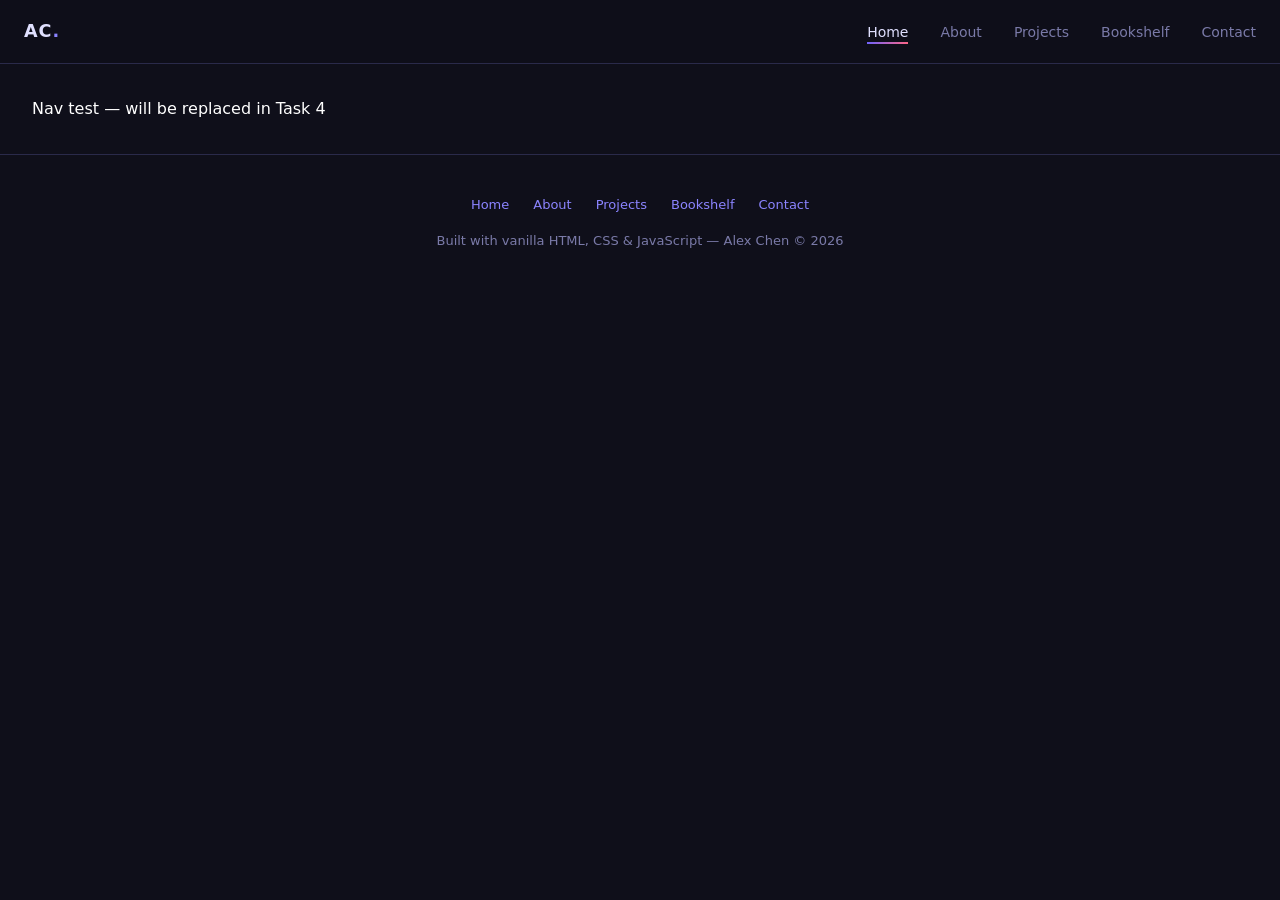
==== index.html @ 35081bb4 "feat: add shared nav/footer injection and hamburger menu" ====
<!DOCTYPE html>
<html lang="en">
<head>
  <meta charset="UTF-8">
  <meta name="viewport" content="width=device-width, initial-scale=1.0">
  <title>Alex Chen — Web Developer</title>
  <link rel="stylesheet" href="css/base.css">
</head>
<body>
  <header id="site-header"></header>
  <main id="main-content">
    <p style="padding:2rem;color:white;">Nav test — will be replaced in Task 4</p>
  </main>
  <div id="site-footer"></div>
  <script src="js/nav.js"></script>
</body>
</html>
---- css/base.css ----
/* ===== DESIGN TOKENS ===== */
:root {
  --bg-deep:       #0f0f1a;
  --bg-card:       #1a1a2e;
  --bg-border:     #2a2a4a;
  --text-primary:  #e0e0ff;
  --text-secondary:#a0a0d0;
  --text-muted:    #7a7aa8;
  --accent-purple: #8b84ff;
  --accent-coral:  #ff6584;
  --gradient:      linear-gradient(135deg, #6c63ff, #ff6584);
  --radius:        8px;
  --nav-height:    64px;
  --transition:    0.3s ease;
}

/* ===== RESET ===== */
*, *::before, *::after { box-sizing: border-box; margin: 0; padding: 0; }
html { scroll-behavior: smooth; }
body {
  font-family: system-ui, -apple-system, 'Segoe UI', sans-serif;
  background: var(--bg-deep);
  color: var(--text-secondary);
  font-size: 1rem;
  line-height: 1.6;
  min-height: 100vh;
}
img { max-width: 100%; display: block; }
a { color: inherit; text-decoration: none; }
ul { list-style: none; }
button { cursor: pointer; border: none; background: none; font: inherit; }

/* ===== SKIP LINK ===== */
.skip-link {
  position: absolute;
  top: -100%;
  left: 1rem;
  background: var(--accent-purple);
  color: #fff;
  padding: 0.5rem 1rem;
  border-radius: var(--radius);
  font-weight: 700;
  z-index: 9999;
  transition: top 0.2s;
}
.skip-link:focus { top: 1rem; }

/* ===== NAVIGATION ===== */
.site-nav {
  position: sticky;
  top: 0;
  z-index: 100;
  display: flex;
  align-items: center;
  justify-content: space-between;
  height: var(--nav-height);
  padding: 0 1.5rem;
  background: rgba(15, 15, 26, 0.92);
  -webkit-backdrop-filter: blur(12px);
  backdrop-filter: blur(12px);
  border-bottom: 1px solid var(--bg-border);
}
.nav-logo {
  font-weight: 800;
  font-size: 1.1rem;
  color: var(--text-primary);
  letter-spacing: 1px;
}
.nav-logo span { color: var(--accent-purple); }
.nav-links {
  display: flex;
  gap: 2rem;
}
.nav-links a {
  font-size: 0.875rem;
  color: var(--text-muted);
  transition: color var(--transition);
  position: relative;
  padding-bottom: 2px;
}
.nav-links a::after {
  content: '';
  position: absolute;
  bottom: -2px;
  left: 0;
  width: 0;
  height: 2px;
  background: var(--gradient);
  transition: width var(--transition);
}
.nav-links a:hover,
.nav-links a[aria-current="page"] {
  color: var(--text-primary);
}
.nav-links a[aria-current="page"]::after,
.nav-links a:hover::after { width: 100%; }

.nav-toggle {
  display: none;
  flex-direction: column;
  gap: 5px;
  padding: 4px;
}
.nav-toggle span {
  display: block;
  width: 24px;
  height: 2px;
  background: var(--text-primary);
  border-radius: 1px;
  transition: transform var(--transition), opacity var(--transition);
}

@media (max-width: 48rem) {
  .nav-toggle { display: flex; }
  .nav-links {
    position: fixed;
    inset: var(--nav-height) 0 0 0;
    background: var(--bg-deep);
    flex-direction: column;
    align-items: center;
    justify-content: center;
    gap: 2.5rem;
    font-size: 1.25rem;
    transform: translateX(100%);
    visibility: hidden;
    z-index: 99;
    transition: transform var(--transition), visibility var(--transition);
  }
  .nav-open .nav-links { transform: translateX(0); visibility: visible; }
  .nav-open .nav-toggle span:nth-child(1) { transform: translateY(7px) rotate(45deg); }
  .nav-open .nav-toggle span:nth-child(2) { opacity: 0; }
  .nav-open .nav-toggle span:nth-child(3) { transform: translateY(-7px) rotate(-45deg); }
}

/* ===== FOOTER ===== */
.site-footer {
  border-top: 1px solid var(--bg-border);
  padding: 2.5rem 1.5rem;
  text-align: center;
  font-size: 0.8125rem;
  color: var(--text-muted);
}
.site-footer a {
  color: var(--accent-purple);
  transition: color var(--transition);
}
.site-footer a:hover { color: var(--text-primary); }
.footer-links {
  display: flex;
  gap: 1.5rem;
  justify-content: center;
  margin-bottom: 1rem;
  flex-wrap: wrap;
}

/* ===== UTILITIES ===== */
.container {
  width: 100%;
  max-width: 64rem;
  margin: 0 auto;
  padding: 0 1.5rem;
}
.section { padding: 5rem 0; }
.section-title {
  font-size: clamp(1.75rem, 4vw, 2.5rem);
  font-weight: 800;
  color: var(--text-primary);
  margin-bottom: 0.5rem;
}
.section-subtitle {
  color: var(--text-muted);
  margin-bottom: 3rem;
}
.tag {
  display: inline-block;
  font-size: 0.75rem;
  padding: 2px 10px;
  border-radius: 4px;
  background: var(--bg-card);
  border: 1px solid var(--bg-border);
  color: var(--text-secondary);
}
.btn {
  display: inline-block;
  padding: 0.625rem 1.5rem;
  border-radius: var(--radius);
  font-weight: 600;
  font-size: 0.875rem;
  transition: opacity var(--transition), transform var(--transition);
}
.btn:hover { opacity: 0.85; transform: translateY(-1px); }
.btn-primary {
  background: var(--gradient);
  color: #fff;
}
.btn-outline {
  background: transparent;
  border: 1px solid var(--bg-border);
  color: var(--text-primary);
}

/* ===== SCROLL REVEAL ===== */
.reveal {
  opacity: 0;
  transform: translateY(20px);
  transition: opacity 0.5s ease, transform 0.5s ease;
}
.reveal.visible {
  opacity: 1;
  transform: translateY(0);
}
@media (prefers-reduced-motion: reduce) {
  html { scroll-behavior: auto; }
  .reveal { opacity: 1; transform: none; transition: none; }
}

/* ===== FOCUS VISIBLE ===== */
:focus-visible {
  outline: 2px solid var(--accent-purple);
  outline-offset: 3px;
  border-radius: 3px;
}
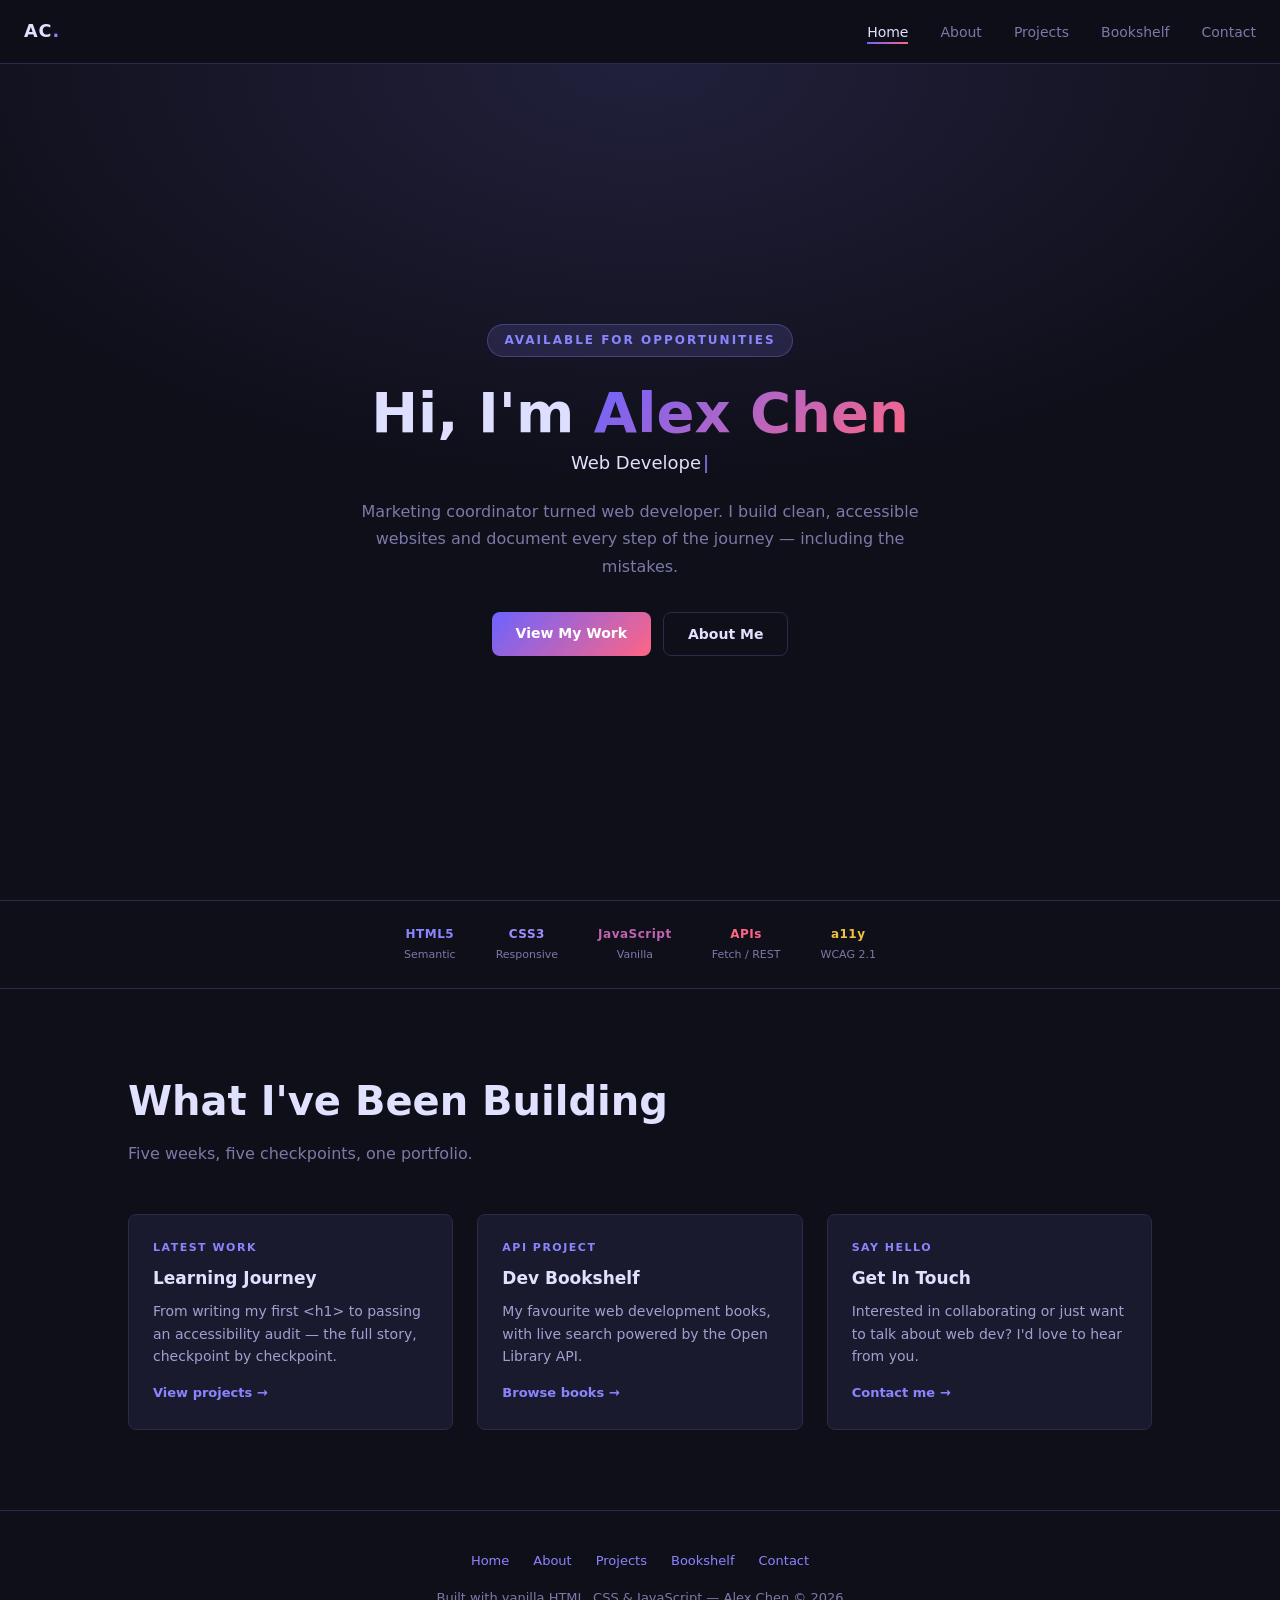
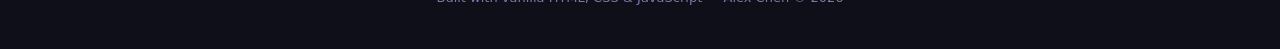
==== commit 61d43764: "feat: build home page with typing animation and scroll reveal Co-Authored-By: Claude Sonnet 4.6 <nor" ====
--- a/index.html
+++ b/index.html
@@ -3,15 +3,86 @@
 <head>
   <meta charset="UTF-8">
   <meta name="viewport" content="width=device-width, initial-scale=1.0">
+  <meta name="description" content="Alex Chen — Web developer in training. Marketing coordinator turned coder. Follow my learning journey.">
   <title>Alex Chen — Web Developer</title>
   <link rel="stylesheet" href="css/base.css">
+  <link rel="stylesheet" href="css/home.css">
 </head>
 <body>
   <header id="site-header"></header>
+
   <main id="main-content">
-    <p style="padding:2rem;color:white;">Nav test — will be replaced in Task 4</p>
+    <!-- Hero -->
+    <section class="hero" aria-labelledby="hero-heading">
+      <span class="hero-badge" aria-hidden="true">Available for opportunities</span>
+      <h1 class="hero-title" id="hero-heading">
+        Hi, I'm <span class="gradient-text">Alex Chen</span>
+      </h1>
+      <p class="hero-role" aria-live="polite" aria-label="Role">
+        <span id="typed-text">Web Developer</span><span class="cursor" aria-hidden="true">|</span>
+      </p>
+      <p class="hero-tagline">
+        Marketing coordinator turned web developer. I build clean, accessible websites and document every step of the journey — including the mistakes.
+      </p>
+      <div class="hero-ctas">
+        <a href="projects.html" class="btn btn-primary">View My Work</a>
+        <a href="about.html" class="btn btn-outline">About Me</a>
+      </div>
+    </section>
+
+    <!-- Skills strip -->
+    <div class="skills-strip" aria-label="Core skills">
+      <div class="skill-item">
+        <span class="skill-name" style="color:#8b84ff;">HTML5</span>
+        <span class="skill-label">Semantic</span>
+      </div>
+      <div class="skill-item">
+        <span class="skill-name" style="color:#9c8fff;">CSS3</span>
+        <span class="skill-label">Responsive</span>
+      </div>
+      <div class="skill-item">
+        <span class="skill-name" style="color:#c063b0;">JavaScript</span>
+        <span class="skill-label">Vanilla</span>
+      </div>
+      <div class="skill-item">
+        <span class="skill-name" style="color:#ff6584;">APIs</span>
+        <span class="skill-label">Fetch / REST</span>
+      </div>
+      <div class="skill-item">
+        <span class="skill-name" style="color:#f0c040;">a11y</span>
+        <span class="skill-label">WCAG 2.1</span>
+      </div>
+    </div>
+
+    <!-- Featured -->
+    <section class="section container" aria-labelledby="featured-heading">
+      <h2 class="section-title" id="featured-heading">What I've Been Building</h2>
+      <p class="section-subtitle">Five weeks, five checkpoints, one portfolio.</p>
+      <div class="featured-grid">
+        <article class="featured-card reveal">
+          <p class="card-eyebrow">Latest work</p>
+          <h3>Learning Journey</h3>
+          <p>From writing my first &lt;h1&gt; to passing an accessibility audit — the full story, checkpoint by checkpoint.</p>
+          <a class="card-link" href="projects.html">View projects →</a>
+        </article>
+        <article class="featured-card reveal">
+          <p class="card-eyebrow">API project</p>
+          <h3>Dev Bookshelf</h3>
+          <p>My favourite web development books, with live search powered by the Open Library API.</p>
+          <a class="card-link" href="bookshelf.html">Browse books →</a>
+        </article>
+        <article class="featured-card reveal">
+          <p class="card-eyebrow">Say hello</p>
+          <h3>Get In Touch</h3>
+          <p>Interested in collaborating or just want to talk about web dev? I'd love to hear from you.</p>
+          <a class="card-link" href="contact.html">Contact me →</a>
+        </article>
+      </div>
+    </section>
   </main>
+
   <div id="site-footer"></div>
   <script src="js/nav.js"></script>
+  <script src="js/home.js"></script>
 </body>
 </html>
--- a/css/home.css
+++ b/css/home.css
@@ -0,0 +1,140 @@
+/* ===== HERO ===== */
+.hero {
+  min-height: calc(100vh - var(--nav-height));
+  display: flex;
+  flex-direction: column;
+  align-items: center;
+  justify-content: center;
+  text-align: center;
+  padding: 4rem 1.5rem 3rem;
+  position: relative;
+}
+.hero::before {
+  content: '';
+  position: absolute;
+  inset: 0;
+  background: radial-gradient(ellipse 60% 50% at 50% 0%, rgba(139,132,255,0.15), transparent);
+  pointer-events: none;
+}
+.hero-badge {
+  display: inline-block;
+  background: rgba(139,132,255,0.15);
+  border: 1px solid rgba(139,132,255,0.3);
+  color: var(--accent-purple);
+  font-size: 0.75rem;
+  font-weight: 700;
+  letter-spacing: 2px;
+  text-transform: uppercase;
+  padding: 0.375rem 1rem;
+  border-radius: 20px;
+  margin-bottom: 1.5rem;
+}
+.hero-title {
+  font-size: clamp(2rem, 6vw, 3.5rem);
+  font-weight: 800;
+  color: var(--text-primary);
+  line-height: 1.15;
+  margin-bottom: 0.25rem;
+}
+.hero-title .gradient-text {
+  background: var(--gradient);
+  -webkit-background-clip: text;
+  -webkit-text-fill-color: transparent;
+  background-clip: text;
+}
+.hero-role {
+  font-size: 1.125rem;
+  color: var(--text-secondary);
+  min-height: 1.75rem;
+  margin-bottom: 1.25rem;
+  display: flex;
+  align-items: center;
+  justify-content: center;
+  gap: 2px;
+}
+.hero-role #typed-text { color: var(--text-primary); }
+.cursor {
+  color: var(--accent-purple);
+  animation: blink 1s step-end infinite;
+}
+@keyframes blink { 50% { opacity: 0; } }
+.hero-tagline {
+  max-width: 36rem;
+  color: var(--text-muted);
+  margin-bottom: 2rem;
+  line-height: 1.7;
+}
+.hero-ctas {
+  display: flex;
+  gap: 0.75rem;
+  flex-wrap: wrap;
+  justify-content: center;
+}
+
+/* ===== SKILLS STRIP ===== */
+.skills-strip {
+  border-top: 1px solid var(--bg-border);
+  border-bottom: 1px solid var(--bg-border);
+  padding: 1.5rem;
+  display: flex;
+  gap: 2.5rem;
+  justify-content: center;
+  flex-wrap: wrap;
+}
+.skill-item { text-align: center; }
+.skill-item .skill-name {
+  display: block;
+  font-size: 0.75rem;
+  font-weight: 700;
+  letter-spacing: 0.5px;
+}
+.skill-item .skill-label {
+  display: block;
+  font-size: 0.6875rem;
+  color: var(--text-muted);
+  margin-top: 2px;
+}
+
+/* ===== FEATURED SECTION ===== */
+.featured-grid {
+  display: grid;
+  grid-template-columns: 1fr;
+  gap: 1.5rem;
+}
+@media (min-width: 48rem) {
+  .featured-grid { grid-template-columns: repeat(3, 1fr); }
+}
+.featured-card {
+  background: var(--bg-card);
+  border: 1px solid var(--bg-border);
+  border-radius: var(--radius);
+  padding: 1.5rem;
+  transition: border-color var(--transition), transform var(--transition);
+}
+.featured-card:hover {
+  border-color: var(--accent-purple);
+  transform: translateY(-3px);
+}
+.featured-card .card-eyebrow {
+  font-size: 0.6875rem;
+  font-weight: 700;
+  text-transform: uppercase;
+  letter-spacing: 1.5px;
+  color: var(--accent-purple);
+  margin-bottom: 0.5rem;
+}
+.featured-card h3 {
+  font-size: 1.0625rem;
+  font-weight: 700;
+  color: var(--text-primary);
+  margin-bottom: 0.5rem;
+}
+.featured-card p { font-size: 0.875rem; }
+.featured-card .card-link {
+  display: inline-block;
+  margin-top: 1rem;
+  font-size: 0.8125rem;
+  color: var(--accent-purple);
+  font-weight: 600;
+}
+.featured-card .card-link:hover { text-decoration: underline; }
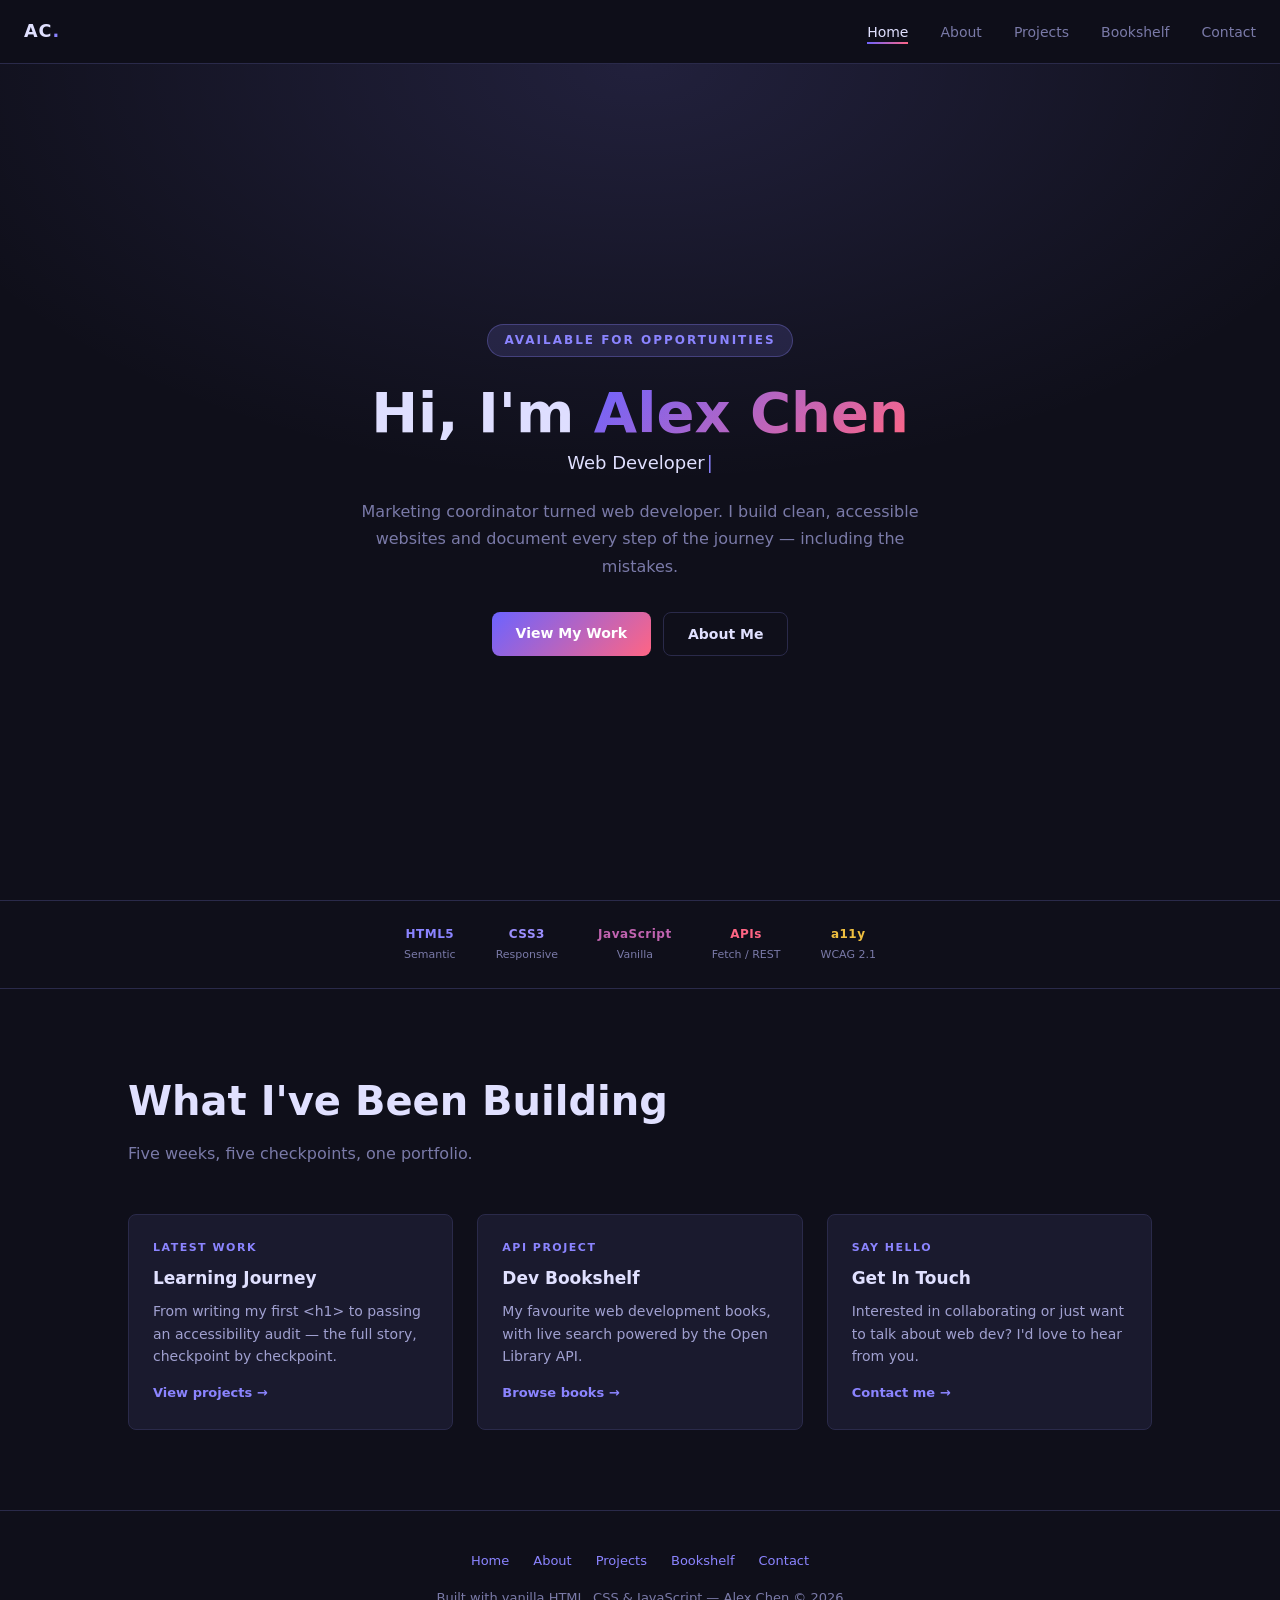
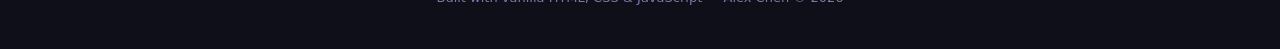
==== commit 9f044b8e: "fix: accessible typing animation, sr-only utility, gradient text fallback" ====
--- a/index.html
+++ b/index.html
@@ -18,9 +18,10 @@
       <h1 class="hero-title" id="hero-heading">
         Hi, I'm <span class="gradient-text">Alex Chen</span>
       </h1>
-      <p class="hero-role" aria-live="polite" aria-label="Role">
-        <span id="typed-text">Web Developer</span><span class="cursor" aria-hidden="true">|</span>
+      <p class="hero-role" aria-hidden="true">
+        <span id="typed-text">Web Developer</span><span class="cursor">|</span>
       </p>
+      <p class="sr-only" aria-live="polite" id="role-announcement"></p>
       <p class="hero-tagline">
         Marketing coordinator turned web developer. I build clean, accessible websites and document every step of the journey — including the mistakes.
       </p>
--- a/css/base.css
+++ b/css/base.css
@@ -199,6 +199,19 @@
   color: var(--text-primary);
 }
 
+/* ===== SCREEN READER ONLY ===== */
+.sr-only {
+  position: absolute;
+  width: 1px;
+  height: 1px;
+  padding: 0;
+  margin: -1px;
+  overflow: hidden;
+  clip: rect(0,0,0,0);
+  white-space: nowrap;
+  border: 0;
+}
+
 /* ===== SCROLL REVEAL ===== */
 .reveal {
   opacity: 0;
--- a/css/home.css
+++ b/css/home.css
@@ -37,6 +37,7 @@
   margin-bottom: 0.25rem;
 }
 .hero-title .gradient-text {
+  color: var(--accent-purple);
   background: var(--gradient);
   -webkit-background-clip: text;
   -webkit-text-fill-color: transparent;
